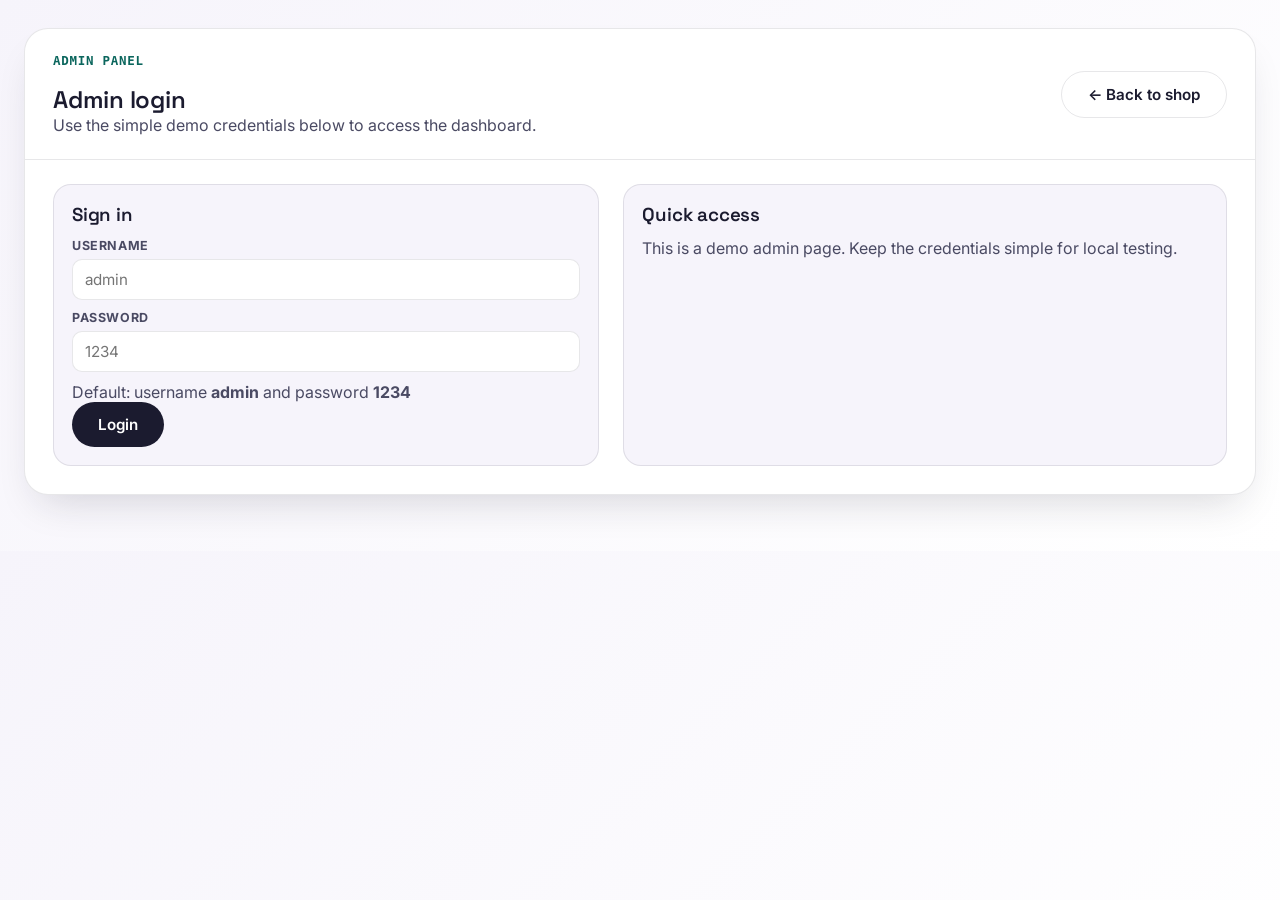
==== admin.html @ 65d4420b "Crate admin pannel" ====
<!DOCTYPE html>
<html lang="en">
<head>
  <meta charset="UTF-8" />
  <meta name="viewport" content="width=device-width, initial-scale=1.0" />
  <title>Shoppy Admin</title>
  <link rel="preconnect" href="https://fonts.googleapis.com">
  <link href="https://fonts.googleapis.com/css2?family=Space+Grotesk:wght@500;600;700&family=Inter:wght@400;500;600;700&display=swap" rel="stylesheet">
  <link rel="stylesheet" href="styles.css" />
  <style>
    body{ background:linear-gradient(135deg,#f6f4fb 0%,#ffffff 100%); }
    .admin-shell{ max-width:1280px; margin:0 auto; padding:28px 24px 56px; }
    .admin-card{ background:#fff; border:1px solid rgba(27,27,47,0.10); border-radius:24px; box-shadow:0 20px 40px -16px rgba(27,27,47,0.18); overflow:hidden; }
    .admin-header{ display:flex; justify-content:space-between; align-items:center; gap:12px; padding:24px 28px; border-bottom:1px solid rgba(27,27,47,0.10); }
    .admin-actions{ display:flex; gap:10px; flex-wrap:wrap; }
    .admin-grid{ display:grid; grid-template-columns:0.95fr 1.05fr; gap:24px; padding:24px 28px 28px; }
    .panel{ background:var(--paper); border:1px solid rgba(27,27,47,0.10); border-radius:18px; padding:18px; }
    .panel h3{ margin-bottom:12px; }
    .field{ display:flex; flex-direction:column; gap:6px; margin-bottom:10px; }
    .field span{ font-size:0.78rem; font-weight:700; text-transform:uppercase; color:var(--ink-soft); letter-spacing:0.05em; }
    .field input, .field select{ border:1px solid rgba(27,27,47,0.10); border-radius:10px; padding:10px 12px; font-size:0.95rem; }
    .field input:focus, .field select:focus{ outline:2.5px solid var(--teal); border-color:transparent; }
    .table-wrap{ overflow:auto; }
    table{ width:100%; border-collapse:collapse; min-width:620px; }
    th, td{ padding:10px 8px; border-bottom:1px solid rgba(27,27,47,0.10); text-align:left; font-size:0.9rem; }
    th{ color:var(--ink-soft); font-size:0.75rem; text-transform:uppercase; letter-spacing:0.05em; }
    .row-actions{ display:flex; gap:8px; flex-wrap:wrap; }
    .row-actions button{ padding:7px 10px; border-radius:999px; border:1px solid rgba(27,27,47,0.10); font-size:0.8rem; }
    .row-actions .edit{ color:var(--teal-dark); }
    .row-actions .delete{ color:var(--rani); }
    .pill{ display:inline-flex; align-items:center; gap:4px; padding:6px 10px; border-radius:999px; background:#fff; border:1px solid rgba(27,27,47,0.10); font-size:0.8rem; }
    .muted{ color:var(--ink-soft); }
    @media (max-width:920px){ .admin-grid{ grid-template-columns:1fr; } }
  </style>
</head>
<body>
  <div class="admin-shell">
    <div class="admin-card" id="loginCard">
      <div class="admin-header">
        <div>
          <p class="eyebrow">Admin panel</p>
          <h2>Admin login</h2>
          <p class="muted">Use the simple demo credentials below to access the dashboard.</p>
        </div>
        <div class="admin-actions">
          <a href="index.html" class="btn btn-ghost">← Back to shop</a>
        </div>
      </div>

      <div class="admin-grid">
        <div class="panel">
          <h3>Sign in</h3>
          <form id="loginForm">
            <div class="field">
              <span>Username</span>
              <input id="adminUsername" required placeholder="admin" />
            </div>
            <div class="field">
              <span>Password</span>
              <input id="adminPassword" type="password" required placeholder="1234" />
            </div>
            <p class="muted">Default: username <strong>admin</strong> and password <strong>1234</strong></p>
            <div class="admin-actions">
              <button type="submit" class="btn btn-primary">Login</button>
            </div>
          </form>
        </div>
        <div class="panel">
          <h3>Quick access</h3>
          <p class="muted">This is a demo admin page. Keep the credentials simple for local testing.</p>
        </div>
      </div>
    </div>

    <div class="admin-card" id="dashboardCard" hidden>
      <div class="admin-header">
        <div>
          <p class="eyebrow">Admin panel</p>
          <h2>Manage products</h2>
          <p class="muted">Create, edit, and remove products from the storefront.</p>
        </div>
        <div class="admin-actions">
          <button type="button" id="logoutBtn" class="btn btn-ghost">Logout</button>
          <a href="index.html" class="btn btn-ghost">← Back to shop</a>
        </div>
      </div>

      <div class="admin-grid">
        <div class="panel">
          <h3 id="formTitle">Add a new product</h3>
          <form id="productForm">
            <input type="hidden" id="productId" />
            <div class="field">
              <span>Name</span>
              <input id="productName" required placeholder="Product name" />
            </div>
            <div class="field">
              <span>Category</span>
              <select id="productCategory" required>
                <option value="Fashion">Fashion</option>
                <option value="Electronics">Electronics</option>
                <option value="Home">Home</option>
                <option value="Beauty">Beauty</option>
                <option value="Sports">Sports</option>
                <option value="Books">Books</option>
              </select>
            </div>
            <div class="field">
              <span>Price</span>
              <input id="productPrice" type="number" min="1" required placeholder="899" />
            </div>
            <div class="field">
              <span>MRP</span>
              <input id="productMrp" type="number" min="1" required placeholder="1799" />
            </div>
            <div class="field">
              <span>Emoji</span>
              <input id="productEmoji" maxlength="2" placeholder="👘" />
            </div>
            <div class="field">
              <span>Badge</span>
              <input id="productBadge" placeholder="Bestseller" />
            </div>
            <div class="field">
              <span>Rating</span>
              <input id="productRating" type="number" step="0.1" min="0" max="5" placeholder="4.5" />
            </div>
            <div class="field">
              <span>Reviews</span>
              <input id="productReviews" type="number" min="0" placeholder="312" />
            </div>
            <div class="admin-actions">
              <button type="submit" class="btn btn-primary">Save product</button>
              <button type="button" id="cancelEdit" class="btn btn-ghost">Cancel</button>
            </div>
          </form>
        </div>

        <div class="panel">
          <h3>Product list</h3>
          <div class="table-wrap">
            <table>
              <thead>
                <tr>
                  <th>Name</th>
                  <th>Category</th>
                  <th>Price</th>
                  <th>Actions</th>
                </tr>
              </thead>
              <tbody id="productTableBody"></tbody>
            </table>
          </div>
        </div>
      </div>
    </div>
  </div>

  <script>
    const PRODUCT_STORAGE_KEY = 'shoppy_products';
    const loginCard = document.getElementById('loginCard');
    const dashboardCard = document.getElementById('dashboardCard');
    const loginForm = document.getElementById('loginForm');
    const logoutBtn = document.getElementById('logoutBtn');
    const form = document.getElementById('productForm');
    const productIdField = document.getElementById('productId');
    const formTitle = document.getElementById('formTitle');
    const cancelEditBtn = document.getElementById('cancelEdit');
    const tableBody = document.getElementById('productTableBody');

    function loadProducts(){
      const saved = localStorage.getItem(PRODUCT_STORAGE_KEY);
      return saved ? JSON.parse(saved) : [];
    }

    function saveProducts(products){
      localStorage.setItem(PRODUCT_STORAGE_KEY, JSON.stringify(products));
    }

    function money(value){
      return '₹' + Number(value).toLocaleString('en-IN');
    }

    function toggleDashboard(showDashboard){
      loginCard.hidden = showDashboard;
      dashboardCard.hidden = !showDashboard;
    }

    function checkLogin(){
      const saved = sessionStorage.getItem('shoppy_admin_logged_in');
      toggleDashboard(saved === 'true');
    }

    loginForm.addEventListener('submit', (event) => {
      event.preventDefault();
      const username = document.getElementById('adminUsername').value.trim();
      const password = document.getElementById('adminPassword').value;
      if (username === 'admin' && password === '1234') {
        sessionStorage.setItem('shoppy_admin_logged_in', 'true');
        toggleDashboard(true);
      } else {
        alert('Wrong username or password. Try admin / 1234');
      }
    });

    logoutBtn.addEventListener('click', () => {
      sessionStorage.removeItem('shoppy_admin_logged_in');
      toggleDashboard(false);
    });

    function renderProducts(){
      const products = loadProducts();
      if (!products.length) {
        tableBody.innerHTML = '<tr><td colspan="4" class="muted">No products yet. Add one above.</td></tr>';
        return;
      }
      tableBody.innerHTML = products.map(product => `
        <tr>
          <td><strong>${product.name}</strong></td>
          <td><span class="pill">${product.cat}</span></td>
          <td>${money(product.price)}</td>
          <td>
            <div class="row-actions">
              <button class="edit" data-id="${product.id}" type="button">Edit</button>
              <button class="delete" data-id="${product.id}" type="button">Delete</button>
            </div>
          </td>
        </tr>
      `).join('');
    }

    function resetForm(){
      form.reset();
      productIdField.value = '';
      formTitle.textContent = 'Add a new product';
    }

    form.addEventListener('submit', (e) => {
      e.preventDefault();
      const products = loadProducts();
      const id = productIdField.value ? Number(productIdField.value) : Date.now();
      const product = {
        id,
        name: document.getElementById('productName').value.trim(),
        cat: document.getElementById('productCategory').value,
        price: Number(document.getElementById('productPrice').value),
        mrp: Number(document.getElementById('productMrp').value),
        emoji: document.getElementById('productEmoji').value.trim() || '🛍️',
        bg: 'linear-gradient(135deg,#F7E8D5,#EFC9A4)',
        badge: document.getElementById('productBadge').value.trim() || '',
        rating: Number(document.getElementById('productRating').value) || 4.3,
        reviews: Number(document.getElementById('productReviews').value) || 0,
      };

      const existingIndex = products.findIndex(item => item.id === id);
      if (existingIndex >= 0) {
        products[existingIndex] = product;
      } else {
        products.unshift(product);
      }

      saveProducts(products);
      renderProducts();
      resetForm();
      window.location.reload();
    });

    cancelEditBtn.addEventListener('click', resetForm);

    tableBody.addEventListener('click', (event) => {
      const deleteBtn = event.target.closest('.delete');
      const editBtn = event.target.closest('.edit');
      if (deleteBtn) {
        const id = Number(deleteBtn.dataset.id);
        const products = loadProducts().filter(product => product.id !== id);
        saveProducts(products);
        renderProducts();
        return;
      }
      if (editBtn) {
        const id = Number(editBtn.dataset.id);
        const product = loadProducts().find(item => item.id === id);
        if (!product) return;
        productIdField.value = product.id;
        document.getElementById('productName').value = product.name;
        document.getElementById('productCategory').value = product.cat;
        document.getElementById('productPrice').value = product.price;
        document.getElementById('productMrp').value = product.mrp;
        document.getElementById('productEmoji').value = product.emoji;
        document.getElementById('productBadge').value = product.badge || '';
        document.getElementById('productRating').value = product.rating;
        document.getElementById('productReviews').value = product.reviews;
        formTitle.textContent = 'Edit product';
      }
    });

    checkLogin();
    renderProducts();
  </script>
</body>
</html>
---- styles.css ----
/* ============================================
   SHOPPY — design tokens
   ============================================ */
:root{
  --ink:#1B1B2F;
  --ink-soft:#4A4A63;
  --paper:#F6F4FB;
  --card:#FFFFFF;
  --line:rgba(27,27,47,0.10);

  --marigold:#FFB100;
  --marigold-dark:#E09A00;
  --rani:#E0367B;
  --teal:#0F8478;
  --teal-dark:#0B665D;

  --radius-sm:8px;
  --radius-md:14px;
  --radius-lg:22px;

  --shadow-card:0 2px 4px rgba(27,27,47,0.04), 0 12px 24px -12px rgba(27,27,47,0.14);
  --shadow-pop:0 20px 40px -12px rgba(27,27,47,0.28);

  --font-display:'Space Grotesk', sans-serif;
  --font-body:'Inter', sans-serif;
  --font-mono:'JetBrains Mono', monospace;
}

*{box-sizing:border-box; margin:0; padding:0;}
html{scroll-behavior:smooth;}
body{
  font-family:var(--font-body);
  color:var(--ink);
  background:var(--paper);
  -webkit-font-smoothing:antialiased;
}
img{max-width:100%; display:block;}
ul{list-style:none;}
a{color:inherit; text-decoration:none;}
button{font-family:inherit; cursor:pointer; border:none; background:none; color:inherit;}
input{font-family:inherit;}

.wrap{
  max-width:1240px;
  margin:0 auto;
  padding:0 24px;
}

h1,h2,h3,h4{font-family:var(--font-display); font-weight:600; letter-spacing:-0.01em;}

:focus-visible{outline:2.5px solid var(--teal); outline-offset:2px;}

@media (prefers-reduced-motion: reduce){
  *{animation-duration:0.001ms !important; animation-iteration-count:1 !important; transition-duration:0.001ms !important; scroll-behavior:auto !important;}
}

/* ============================================
   BUTTONS
   ============================================ */
.btn{
  display:inline-flex;
  align-items:center;
  justify-content:center;
  gap:6px;
  padding:13px 26px;
  border-radius:999px;
  font-weight:600;
  font-size:0.95rem;
  transition:transform 0.15s ease, box-shadow 0.15s ease, background 0.15s ease;
}
.btn-primary{
  background:var(--ink);
  color:#fff;
}
.btn-primary:hover{ transform:translateY(-2px); box-shadow:0 10px 20px -6px rgba(27,27,47,0.4); }
.btn-ghost{
  background:transparent;
  color:var(--ink);
  border:1.5px solid var(--line);
}
.btn-ghost:hover{ border-color:var(--ink); }
.btn-block{ width:100%; }

/* ============================================
   HEADER
   ============================================ */
.site-header{
  position:sticky;
  top:0;
  z-index:50;
  background:var(--card);
  border-bottom:1px solid var(--line);
}
.header-top{
  background:var(--ink);
  color:#fff;
  font-size:0.78rem;
}
.header-top-inner{
  display:flex;
  justify-content:space-between;
  padding:8px 24px;
}
.header-top-right{ opacity:0.7; }

.header-main{
  display:grid;
  grid-template-columns:auto 1fr auto;
  align-items:center;
  gap:28px;
  padding:18px 24px;
}
.logo{
  font-family:var(--font-display);
  font-size:1.6rem;
  font-weight:700;
  white-space:nowrap;
}
.logo-dot{ color:var(--rani); }

.search-bar{
  display:flex;
  align-items:center;
  background:var(--paper);
  border:1.5px solid var(--line);
  border-radius:999px;
  padding:4px 6px 4px 18px;
  transition:border-color 0.15s ease;
}
.search-bar:focus-within{ border-color:var(--teal); }
.search-bar input{
  flex:1;
  border:none;
  background:transparent;
  padding:9px 8px;
  font-size:0.92rem;
  color:var(--ink);
}
.search-bar input:focus{ outline:none; }
.search-bar button{
  background:var(--ink);
  color:#fff;
  width:38px;
  height:38px;
  border-radius:50%;
  display:flex;
  align-items:center;
  justify-content:center;
  flex-shrink:0;
}

.header-actions{ display:flex; gap:10px; }
.icon-btn{
  position:relative;
  width:42px;
  height:42px;
  border-radius:50%;
  display:flex;
  align-items:center;
  justify-content:center;
  color:var(--ink);
  transition:background 0.15s ease;
}
.icon-btn:hover{ background:var(--paper); }
.badge{
  position:absolute;
  top:-2px; right:-2px;
  background:var(--rani);
  color:#fff;
  font-size:0.65rem;
  font-weight:700;
  min-width:17px;
  height:17px;
  border-radius:999px;
  display:flex;
  align-items:center;
  justify-content:center;
  padding:0 4px;
}

.category-nav{
  display:flex;
  gap:8px;
  overflow-x:auto;
  padding:0 24px 14px;
  scrollbar-width:none;
}
.category-nav::-webkit-scrollbar{ display:none; }
.chip{
  flex-shrink:0;
  padding:8px 18px;
  border-radius:999px;
  font-size:0.85rem;
  font-weight:600;
  border:1.5px solid var(--line);
  color:var(--ink-soft);
  transition:all 0.15s ease;
  white-space:nowrap;
}
.chip:hover{ border-color:var(--ink); color:var(--ink); }
.chip.active{
  background:var(--ink);
  border-color:var(--ink);
  color:#fff;
}

/* ============================================
   HERO
   ============================================ */
.hero{
  background:linear-gradient(180deg, #FBFAFE 0%, var(--paper) 100%);
  overflow:hidden;
}
.hero-inner{
  display:grid;
  grid-template-columns:1.1fr 0.9fr;
  gap:40px;
  align-items:center;
  padding:64px 24px 56px;
}
.eyebrow{
  font-family:var(--font-mono);
  font-size:0.78rem;
  font-weight:700;
  letter-spacing:0.06em;
  text-transform:uppercase;
  color:var(--teal-dark);
  margin-bottom:16px;
}
.eyebrow-light{ color:var(--marigold); }

.hero-copy h1{
  font-size:clamp(2.4rem, 4.5vw, 3.6rem);
  line-height:1.06;
  margin-bottom:22px;
}
.hero-copy h1 span{ color:var(--rani); font-style:italic; }
.hero-sub{
  font-size:1.05rem;
  color:var(--ink-soft);
  max-width:440px;
  margin-bottom:30px;
  line-height:1.55;
}
.hero-cta{ display:flex; gap:14px; flex-wrap:wrap; }

.hero-visual{
  position:relative;
  display:flex;
  align-items:center;
  justify-content:center;
  height:380px;
}
.hero-blob{
  width:300px; height:300px;
  border-radius:50% 50% 46% 54% / 54% 46% 54% 46%;
  background:linear-gradient(135deg, var(--marigold) 0%, var(--rani) 100%);
  display:flex;
  align-items:center;
  justify-content:center;
  font-size:6rem;
  animation:blob-float 7s ease-in-out infinite;
  box-shadow:var(--shadow-pop);
}
@keyframes blob-float{
  0%,100%{ transform:translateY(0) rotate(0deg); }
  50%{ transform:translateY(-16px) rotate(4deg); }
}
.tag-float{
  position:absolute;
  background:#fff;
  font-family:var(--font-mono);
  font-weight:700;
  padding:10px 16px;
  border-radius:999px;
  box-shadow:var(--shadow-card);
  font-size:0.9rem;
}
.tag1{ top:6%; left:2%; color:var(--rani); animation:drift 6s ease-in-out infinite; }
.tag2{ bottom:12%; left:0%; color:var(--teal-dark); animation:drift 6s ease-in-out infinite 1.4s; }
.tag3{ top:14%; right:0%; color:var(--marigold-dark); animation:drift 6s ease-in-out infinite 2.8s; }
@keyframes drift{
  0%,100%{ transform:translateY(0); }
  50%{ transform:translateY(-10px); }
}

.marquee{
  border-top:1px solid var(--line);
  border-bottom:1px solid var(--line);
  background:var(--ink);
  overflow:hidden;
  padding:14px 0;
}
.marquee-track{
  display:flex;
  width:max-content;
  animation:scroll-left 32s linear infinite;
}
.marquee-track span{
  font-family:var(--font-mono);
  font-size:0.85rem;
  font-weight:700;
  letter-spacing:0.04em;
  color:var(--marigold);
  padding-right:8px;
  white-space:nowrap;
}
@keyframes scroll-left{
  from{ transform:translateX(0); }
  to{ transform:translateX(-50%); }
}

/* ============================================
   DEAL BANNER
   ============================================ */
.deal{
  background:var(--ink);
  color:#fff;
  padding:56px 0;
}
.deal-inner{ text-align:center; }
.deal h2{ font-size:1.9rem; margin-bottom:26px; }
.countdown{
  display:flex;
  justify-content:center;
  gap:14px;
  margin-bottom:30px;
}
.countdown-unit{
  background:rgba(255,255,255,0.08);
  border:1px solid rgba(255,255,255,0.14);
  border-radius:var(--radius-md);
  padding:14px 20px;
  min-width:78px;
}
.countdown-unit span{
  display:block;
  font-family:var(--font-mono);
  font-size:1.8rem;
  font-weight:700;
  color:var(--marigold);
}
.countdown-unit small{
  font-size:0.7rem;
  text-transform:uppercase;
  letter-spacing:0.06em;
  color:rgba(255,255,255,0.6);
}

/* ============================================
   SHOP / PRODUCT GRID
   ============================================ */
.shop{ padding:72px 0; }
.shop-heading{
  display:flex;
  justify-content:space-between;
  align-items:baseline;
  margin-bottom:32px;
  flex-wrap:wrap;
  gap:8px;
}
.shop-heading h2{ font-size:1.9rem; }
.shop-heading p{ color:var(--ink-soft); font-size:0.9rem; }

.product-grid{
  display:grid;
  grid-template-columns:repeat(4, 1fr);
  gap:22px;
}

.product-card{
  background:var(--card);
  border-radius:var(--radius-lg);
  overflow:hidden;
  border:1px solid var(--line);
  transition:transform 0.2s ease, box-shadow 0.2s ease;
  display:flex;
  flex-direction:column;
}
.product-card:hover{
  transform:translateY(-5px);
  box-shadow:var(--shadow-card);
}

.product-media{
  position:relative;
  height:180px;
  display:flex;
  align-items:center;
  justify-content:center;
  font-size:3.6rem;
}
.product-badge{
  position:absolute;
  top:12px; left:12px;
  background:var(--ink);
  color:#fff;
  font-size:0.65rem;
  font-weight:700;
  text-transform:uppercase;
  letter-spacing:0.04em;
  padding:5px 10px;
  border-radius:999px;
}
.product-badge.sale{ background:var(--rani); }
.product-badge.new{ background:var(--teal-dark); }

.wish-btn{
  position:absolute;
  top:10px; right:10px;
  width:34px; height:34px;
  border-radius:50%;
  background:rgba(255,255,255,0.85);
  display:flex;
  align-items:center;
  justify-content:center;
  font-size:1rem;
  transition:transform 0.15s ease;
}
.wish-btn:hover{ transform:scale(1.12); }
.wish-btn.active{ color:var(--rani); }

.product-body{
  padding:16px 18px 18px;
  display:flex;
  flex-direction:column;
  gap:8px;
  flex:1;
}
.product-cat{
  font-family:var(--font-mono);
  font-size:0.68rem;
  text-transform:uppercase;
  letter-spacing:0.05em;
  color:var(--teal-dark);
}
.product-name{
  font-size:0.98rem;
  font-weight:600;
  line-height:1.3;
}
.product-rating{
  font-size:0.78rem;
  color:var(--ink-soft);
}
.product-rating strong{ color:var(--marigold-dark); }

.price-row{
  display:flex;
  align-items:baseline;
  gap:8px;
  margin-top:auto;
  padding-top:6px;
}
.price-now{
  font-family:var(--font-mono);
  font-weight:700;
  font-size:1.15rem;
}
.price-was{
  font-family:var(--font-mono);
  font-size:0.82rem;
  color:var(--ink-soft);
  text-decoration:line-through;
}
.price-off{
  font-family:var(--font-mono);
  font-size:0.72rem;
  font-weight:700;
  color:var(--rani);
}

.add-btn{
  margin-top:12px;
  width:100%;
  padding:10px;
  border-radius:var(--radius-sm);
  background:var(--paper);
  border:1.5px solid var(--ink);
  font-weight:700;
  font-size:0.85rem;
  transition:background 0.15s ease, color 0.15s ease;
}
.add-btn:hover{ background:var(--ink); color:#fff; }
.add-btn.added{ background:var(--teal-dark); border-color:var(--teal-dark); color:#fff; }

.empty-state{
  text-align:center;
  padding:60px 0;
  color:var(--ink-soft);
}

/* ============================================
   FEATURES
   ============================================ */
.features{ background:var(--card); border-top:1px solid var(--line); border-bottom:1px solid var(--line); padding:56px 0; }
.features-grid{
  display:grid;
  grid-template-columns:repeat(4, 1fr);
  gap:32px;
  text-align:center;
}
.feature-icon{ font-size:2rem; display:block; margin-bottom:12px; }
.feature h3{ font-size:1rem; margin-bottom:6px; }
.feature p{ font-size:0.85rem; color:var(--ink-soft); line-height:1.5; }

/* ============================================
   TESTIMONIALS
   ============================================ */
.testimonials{ padding:72px 0; text-align:center; }
.testimonials h2{ font-size:1.9rem; margin-bottom:36px; }
.testimonial-grid{
  display:grid;
  grid-template-columns:repeat(3, 1fr);
  gap:22px;
  text-align:left;
}
.testimonial-card{
  background:var(--card);
  border:1px solid var(--line);
  border-radius:var(--radius-md);
  padding:24px;
}
.testimonial-card p{ font-size:0.95rem; line-height:1.6; margin-bottom:16px; }
.testimonial-card span{ font-size:0.82rem; color:var(--ink-soft); font-weight:600; }

/* ============================================
   NEWSLETTER
   ============================================ */
.newsletter{ background:var(--ink); color:#fff; padding:56px 0; }
.newsletter-inner{
  display:flex;
  justify-content:space-between;
  align-items:center;
  flex-wrap:wrap;
  gap:24px;
}
.newsletter h2{ font-size:1.5rem; margin-bottom:6px; }
.newsletter p{ color:rgba(255,255,255,0.7); font-size:0.9rem; }
#newsletterForm{ display:flex; gap:10px; }
#newsletterForm input{
  padding:12px 18px;
  border-radius:999px;
  border:none;
  min-width:240px;
  font-size:0.9rem;
}
#newsletterForm input:focus{ outline:2.5px solid var(--marigold); }

/* ============================================
   FOOTER
   ============================================ */
.site-footer{ background:#12121F; color:rgba(255,255,255,0.75); padding:56px 0 0; }
.footer-grid{
  display:grid;
  grid-template-columns:1.4fr 1fr 1fr 1fr;
  gap:32px;
  padding-bottom:40px;
}
.footer-brand .logo{ color:#fff; }
.footer-brand p{ margin-top:10px; font-size:0.85rem; line-height:1.6; max-width:280px; }
.site-footer h4{ color:#fff; font-size:0.9rem; margin-bottom:14px; }
.site-footer ul li{ font-size:0.85rem; padding:5px 0; opacity:0.8; }
.footer-bottom{
  border-top:1px solid rgba(255,255,255,0.1);
  padding:20px 24px;
  text-align:center;
  font-size:0.78rem;
  opacity:0.6;
}

/* ============================================
   CART DRAWER
   ============================================ */
.overlay{
  position:fixed; inset:0;
  background:rgba(27,27,47,0.5);
  opacity:0;
  pointer-events:none;
  transition:opacity 0.25s ease;
  z-index:90;
}
.overlay.show{ opacity:1; pointer-events:auto; }

.cart-drawer{
  position:fixed;
  top:0; right:0;
  width:400px;
  max-width:92vw;
  height:100vh;
  background:var(--card);
  z-index:100;
  display:flex;
  flex-direction:column;
  transform:translateX(100%);
  transition:transform 0.3s ease;
  box-shadow:var(--shadow-pop);
}
.cart-drawer.open{ transform:translateX(0); }

.cart-header{
  display:flex;
  justify-content:space-between;
  align-items:center;
  padding:20px 22px;
  border-bottom:1px solid var(--line);
}
.cart-header button{ font-size:1.2rem; }

.cart-items{
  flex:1;
  overflow-y:auto;
  padding:14px 22px;
  display:flex;
  flex-direction:column;
  gap:16px;
}
.cart-empty{ text-align:center; color:var(--ink-soft); padding:60px 0; font-size:0.9rem; }

.cart-item{
  display:grid;
  grid-template-columns:56px 1fr auto;
  gap:12px;
  align-items:center;
}
.cart-item-media{
  width:56px; height:56px;
  border-radius:var(--radius-sm);
  display:flex;
  align-items:center;
  justify-content:center;
  font-size:1.6rem;
}
.cart-item-name{ font-size:0.88rem; font-weight:600; margin-bottom:4px; }
.cart-item-price{ font-family:var(--font-mono); font-size:0.82rem; color:var(--ink-soft); }
.qty-control{
  display:flex;
  align-items:center;
  gap:8px;
  margin-top:6px;
}
.qty-control button{
  width:22px; height:22px;
  border:1px solid var(--line);
  border-radius:6px;
  font-size:0.85rem;
  display:flex;
  align-items:center;
  justify-content:center;
}
.qty-control span{ font-family:var(--font-mono); font-size:0.85rem; min-width:14px; text-align:center; }
.remove-btn{ font-size:0.75rem; color:var(--rani); font-weight:600; }

.cart-footer{
  border-top:1px solid var(--line);
  padding:20px 22px 26px;
}
.cart-row{
  display:flex;
  justify-content:space-between;
  font-size:0.9rem;
  color:var(--ink-soft);
  margin-bottom:8px;
}
.cart-total{
  font-size:1.05rem;
  font-weight:700;
  color:var(--ink);
  font-family:var(--font-mono);
  margin-bottom:16px;
}

/* ============================================
   CHECKOUT FORM
   ============================================ */
.checkout-panel{
  border:1px solid var(--line);
  border-radius:var(--radius-md);
  padding:14px;
  background:var(--paper);
  display:flex;
  flex-direction:column;
  gap:12px;
  margin-bottom:14px;
}
.checkout-panel h4{
  font-size:0.95rem;
  margin-bottom:2px;
}
.field{ display:flex; flex-direction:column; gap:6px; }
.field span{
  font-size:0.78rem;
  font-weight:700;
  color:var(--ink-soft);
  text-transform:uppercase;
  letter-spacing:0.05em;
}
.field input,
.field textarea{
  border:1px solid var(--line);
  border-radius:10px;
  padding:10px 12px;
  font-size:0.9rem;
  background:#fff;
}
.field input:focus,
.field textarea:focus{
  outline:2.5px solid var(--teal);
  border-color:transparent;
}
.field-grid{
  display:grid;
  grid-template-columns:1fr 1fr;
  gap:10px;
}
.payment-methods{ display:flex; flex-direction:column; gap:8px; }
.payment-methods > span{
  font-size:0.78rem;
  font-weight:700;
  color:var(--ink-soft);
  text-transform:uppercase;
  letter-spacing:0.05em;
}
.payment-option{
  display:flex;
  align-items:center;
  gap:8px;
  padding:8px 10px;
  border:1px solid var(--line);
  border-radius:10px;
  background:#fff;
  font-size:0.9rem;
}
.payment-option input{ accent-color:var(--teal); }
.payment-details{
  padding:10px 12px;
  border-radius:10px;
  background:#fff;
  border:1px dashed var(--line);
}
.payment-hint{ font-size:0.84rem; color:var(--ink-soft); }
.payment-details .field{ margin-top:8px; }

/* ============================================
   TOAST
   ============================================ */
.toast{
  position:fixed;
  bottom:26px;
  left:50%;
  transform:translateX(-50%) translateY(20px);
  background:var(--ink);
  color:#fff;
  padding:13px 24px;
  border-radius:999px;
  font-size:0.88rem;
  font-weight:600;
  opacity:0;
  pointer-events:none;
  transition:all 0.25s ease;
  z-index:200;
  white-space:nowrap;
}
.toast.show{
  opacity:1;
  transform:translateX(-50%) translateY(0);
}

/* ============================================
   RESPONSIVE
   ============================================ */
@media (max-width:1024px){
  .product-grid{ grid-template-columns:repeat(3, 1fr); }
  .features-grid{ grid-template-columns:repeat(2, 1fr); gap:28px; }
  .testimonial-grid{ grid-template-columns:1fr; }
  .footer-grid{ grid-template-columns:1fr 1fr; }
}

@media (max-width:860px){
  .header-main{ grid-template-columns:auto auto; }
  .search-bar{ grid-column:1 / -1; order:3; margin-top:10px; }
  .hero-inner{ grid-template-columns:1fr; padding-top:40px; }
  .hero-visual{ height:280px; order:-1; }
  .header-top-right{ display:none; }
}

@media (max-width:640px){
  .product-grid{ grid-template-columns:repeat(2, 1fr); gap:14px; }
  .newsletter-inner{ flex-direction:column; align-items:flex-start; }
  #newsletterForm{ width:100%; }
  #newsletterForm input{ flex:1; min-width:0; }
  .countdown-unit{ min-width:64px; padding:12px 14px; }
}

@media (max-width:420px){
  .product-grid{ grid-template-columns:1fr 1fr; }
  .cart-drawer{ width:100vw; }
}
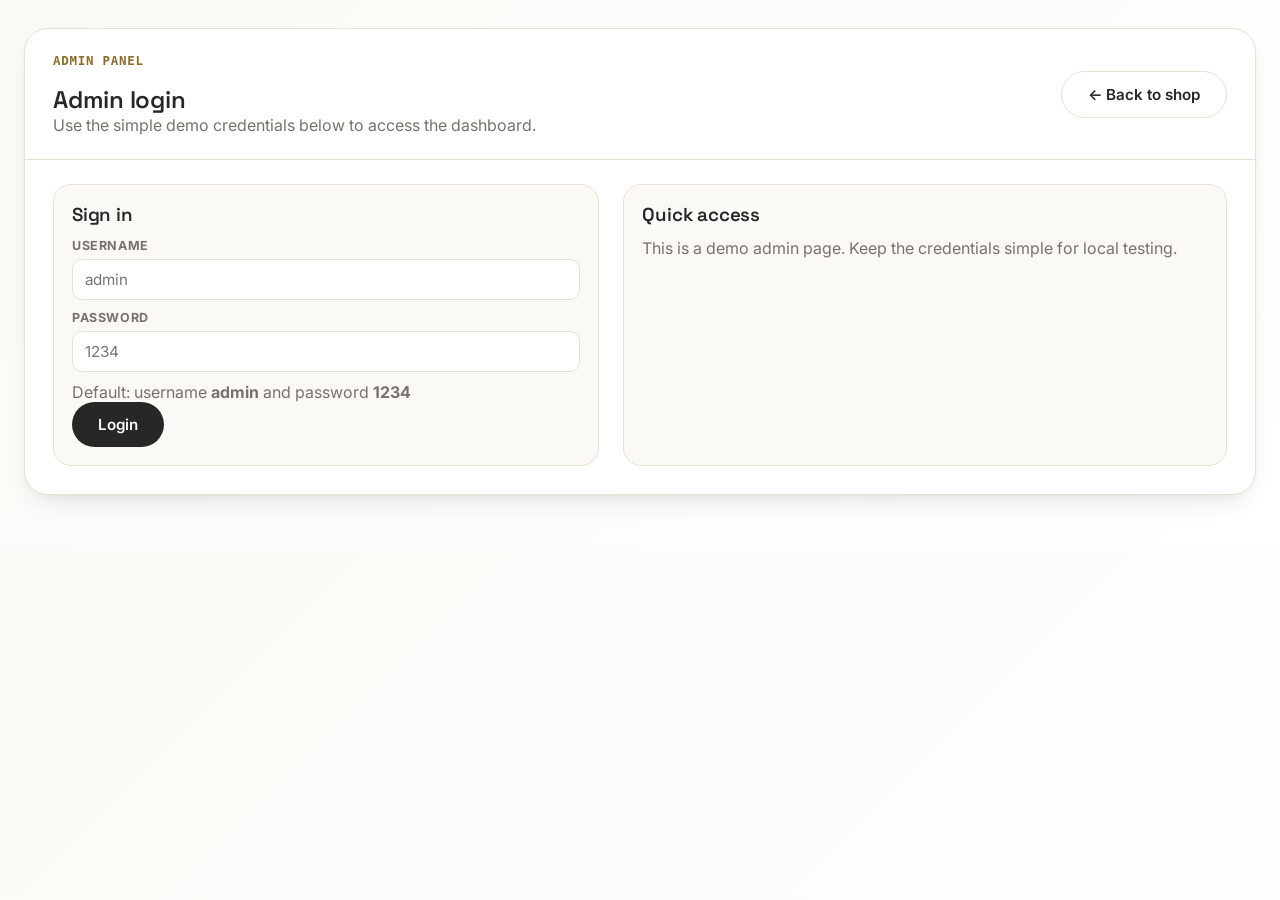
==== commit a0556bbd: "UI/UX update" ====
--- a/admin.html
+++ b/admin.html
@@ -8,29 +8,31 @@
   <link href="https://fonts.googleapis.com/css2?family=Space+Grotesk:wght@500;600;700&family=Inter:wght@400;500;600;700&display=swap" rel="stylesheet">
   <link rel="stylesheet" href="styles.css" />
   <style>
-    body{ background:linear-gradient(135deg,#f6f4fb 0%,#ffffff 100%); }
+    body{ background:linear-gradient(135deg,var(--paper) 0%,#ffffff 100%); }
     .admin-shell{ max-width:1280px; margin:0 auto; padding:28px 24px 56px; }
-    .admin-card{ background:#fff; border:1px solid rgba(27,27,47,0.10); border-radius:24px; box-shadow:0 20px 40px -16px rgba(27,27,47,0.18); overflow:hidden; }
-    .admin-header{ display:flex; justify-content:space-between; align-items:center; gap:12px; padding:24px 28px; border-bottom:1px solid rgba(27,27,47,0.10); }
+    .admin-card{ background:var(--card); border:1px solid var(--line); border-radius:24px; box-shadow:var(--shadow-card); overflow:hidden; }
+    .admin-header{ display:flex; justify-content:space-between; align-items:center; gap:12px; padding:24px 28px; border-bottom:1px solid var(--line); }
     .admin-actions{ display:flex; gap:10px; flex-wrap:wrap; }
     .admin-grid{ display:grid; grid-template-columns:0.95fr 1.05fr; gap:24px; padding:24px 28px 28px; }
-    .panel{ background:var(--paper); border:1px solid rgba(27,27,47,0.10); border-radius:18px; padding:18px; }
+    .panel{ background:var(--paper); border:1px solid var(--line); border-radius:18px; padding:18px; }
     .panel h3{ margin-bottom:12px; }
     .field{ display:flex; flex-direction:column; gap:6px; margin-bottom:10px; }
     .field span{ font-size:0.78rem; font-weight:700; text-transform:uppercase; color:var(--ink-soft); letter-spacing:0.05em; }
-    .field input, .field select{ border:1px solid rgba(27,27,47,0.10); border-radius:10px; padding:10px 12px; font-size:0.95rem; }
-    .field input:focus, .field select:focus{ outline:2.5px solid var(--teal); border-color:transparent; }
+    .field input, .field select{ border:1px solid var(--line); border-radius:10px; padding:10px 12px; font-size:0.95rem; background:var(--card); }
+    .field input:focus, .field select:focus{ outline:2.5px solid var(--accent); border-color:transparent; }
     .table-wrap{ overflow:auto; }
     table{ width:100%; border-collapse:collapse; min-width:620px; }
-    th, td{ padding:10px 8px; border-bottom:1px solid rgba(27,27,47,0.10); text-align:left; font-size:0.9rem; }
+    th, td{ padding:10px 8px; border-bottom:1px solid var(--line); text-align:left; font-size:0.9rem; }
     th{ color:var(--ink-soft); font-size:0.75rem; text-transform:uppercase; letter-spacing:0.05em; }
     .row-actions{ display:flex; gap:8px; flex-wrap:wrap; }
-    .row-actions button{ padding:7px 10px; border-radius:999px; border:1px solid rgba(27,27,47,0.10); font-size:0.8rem; }
-    .row-actions .edit{ color:var(--teal-dark); }
-    .row-actions .delete{ color:var(--rani); }
-    .pill{ display:inline-flex; align-items:center; gap:4px; padding:6px 10px; border-radius:999px; background:#fff; border:1px solid rgba(27,27,47,0.10); font-size:0.8rem; }
+    .row-actions button{ padding:7px 10px; border-radius:999px; border:1px solid var(--line); font-size:0.8rem; }
+    .row-actions .edit{ color:var(--accent-strong); }
+    .row-actions .delete{ color:var(--accent); }
+    .pill{ display:inline-flex; align-items:center; gap:4px; padding:6px 10px; border-radius:999px; background:var(--card); border:1px solid var(--line); font-size:0.8rem; }
     .muted{ color:var(--ink-soft); }
+    .coupon-list-wrap{ margin-top:14px; }
     @media (max-width:920px){ .admin-grid{ grid-template-columns:1fr; } }
+    @media (max-width:640px){ .admin-shell{ padding:18px 14px 40px; } .admin-header{ flex-direction:column; align-items:flex-start; } .admin-actions{ width:100%; } .admin-actions .btn{ flex:1; justify-content:center; } }
   </style>
 </head>
 <body>
@@ -150,6 +152,42 @@
               </thead>
               <tbody id="productTableBody"></tbody>
             </table>
+          </div>
+
+          <div class="coupon-list-wrap">
+            <h3>Generate coupon</h3>
+            <form id="couponForm">
+              <div class="field">
+                <span>Coupon code</span>
+                <input id="couponCode" required placeholder="SAVE10" />
+              </div>
+              <div class="field">
+                <span>Discount %</span>
+                <input id="couponDiscount" type="number" min="1" max="70" required placeholder="10" />
+              </div>
+              <div class="field">
+                <span>Expires on</span>
+                <input id="couponExpires" type="date" />
+              </div>
+              <div class="admin-actions">
+                <button type="submit" class="btn btn-primary">Create coupon</button>
+                <button type="button" id="couponReset" class="btn btn-ghost">Reset</button>
+              </div>
+            </form>
+            <div class="table-wrap" style="margin-top:12px;">
+              <table>
+                <thead>
+                  <tr>
+                    <th>Code</th>
+                    <th>Discount</th>
+                    <th>Expires</th>
+                    <th>Status</th>
+                    <th>Actions</th>
+                  </tr>
+                </thead>
+                <tbody id="couponTableBody"></tbody>
+              </table>
+            </div>
           </div>
         </div>
       </div>
--- a/styles.css
+++ b/styles.css
@@ -2,24 +2,22 @@
    SHOPPY — design tokens
    ============================================ */
 :root{
-  --ink:#1B1B2F;
-  --ink-soft:#4A4A63;
-  --paper:#F6F4FB;
+  --ink:#292725;
+  --ink-soft:#77736C;
+  --paper:#FAF9F5;
   --card:#FFFFFF;
-  --line:rgba(27,27,47,0.10);
-
-  --marigold:#FFB100;
-  --marigold-dark:#E09A00;
-  --rani:#E0367B;
-  --teal:#0F8478;
-  --teal-dark:#0B665D;
+  --line:#E7E1D5;
+  --surface:#F4EFE5;
+  --accent:#B08A3E;
+  --accent-soft:#D8C49A;
+  --accent-strong:#8C6C2B;
 
   --radius-sm:8px;
   --radius-md:14px;
   --radius-lg:22px;
 
-  --shadow-card:0 2px 4px rgba(27,27,47,0.04), 0 12px 24px -12px rgba(27,27,47,0.14);
-  --shadow-pop:0 20px 40px -12px rgba(27,27,47,0.28);
+  --shadow-card:0 2px 4px rgba(41,39,37,0.04), 0 14px 28px -14px rgba(41,39,37,0.16);
+  --shadow-pop:0 20px 42px -18px rgba(41,39,37,0.24);
 
   --font-display:'Space Grotesk', sans-serif;
   --font-body:'Inter', sans-serif;
@@ -48,7 +46,7 @@
 
 h1,h2,h3,h4{font-family:var(--font-display); font-weight:600; letter-spacing:-0.01em;}
 
-:focus-visible{outline:2.5px solid var(--teal); outline-offset:2px;}
+:focus-visible{outline:2.5px solid var(--accent); outline-offset:2px;}
 
 @media (prefers-reduced-motion: reduce){
   *{animation-duration:0.001ms !important; animation-iteration-count:1 !important; transition-duration:0.001ms !important; scroll-behavior:auto !important;}
@@ -70,15 +68,15 @@
 }
 .btn-primary{
   background:var(--ink);
-  color:#fff;
-}
-.btn-primary:hover{ transform:translateY(-2px); box-shadow:0 10px 20px -6px rgba(27,27,47,0.4); }
+  color:var(--paper);
+}
+.btn-primary:hover{ transform:translateY(-2px); box-shadow:0 10px 20px -8px rgba(41,39,37,0.24); }
 .btn-ghost{
-  background:transparent;
+  background:var(--card);
   color:var(--ink);
   border:1.5px solid var(--line);
 }
-.btn-ghost:hover{ border-color:var(--ink); }
+.btn-ghost:hover{ border-color:var(--accent); background:var(--surface); }
 .btn-block{ width:100%; }
 
 /* ============================================
@@ -92,81 +90,112 @@
   border-bottom:1px solid var(--line);
 }
 .header-top{
-  background:var(--ink);
-  color:#fff;
+  background:var(--paper);
+  color:var(--ink-soft);
   font-size:0.78rem;
+  border-bottom:1px solid var(--line);
 }
 .header-top-inner{
   display:flex;
   justify-content:space-between;
-  padding:8px 24px;
-}
-.header-top-right{ opacity:0.7; }
+  padding:6px 24px;
+}
+.header-top-right{ opacity:0.8; }
 
 .header-main{
-  display:grid;
-  grid-template-columns:auto 1fr auto;
-  align-items:center;
-  gap:28px;
-  padding:18px 24px;
+  display:flex;
+  align-items:center;
+  gap:16px;
+  padding:12px 24px;
+  flex-wrap:nowrap;
 }
 .logo{
   font-family:var(--font-display);
-  font-size:1.6rem;
+  font-size:1.3rem;
   font-weight:700;
   white-space:nowrap;
-}
-.logo-dot{ color:var(--rani); }
-
-.search-bar{
-  display:flex;
-  align-items:center;
+  flex:0 0 auto;
+}
+.logo-dot{ color:var(--accent); }
+
+.search-compact{
+  display:flex;
+  align-items:center;
+  gap:10px;
   background:var(--paper);
-  border:1.5px solid var(--line);
+  border:1px solid var(--line);
+  padding:8px 10px;
+  min-width:200px;
+  max-width:360px;
   border-radius:999px;
-  padding:4px 6px 4px 18px;
-  transition:border-color 0.15s ease;
-}
-.search-bar:focus-within{ border-color:var(--teal); }
-.search-bar input{
-  flex:1;
+}
+.search-compact .search-icon{ color:var(--ink-soft); flex-shrink:0; }
+.search-compact input{
   border:none;
   background:transparent;
-  padding:9px 8px;
-  font-size:0.92rem;
+  padding:6px 6px;
+  font-size:0.95rem;
   color:var(--ink);
-}
-.search-bar input:focus{ outline:none; }
+  width:100%;
+}
+.search-compact input::placeholder{ color:var(--ink-soft); }
+.search-compact input:focus{ outline:none; }
 .search-bar button{
   background:var(--ink);
-  color:#fff;
+  color:var(--paper);
+  width:34px;
+  height:34px;
+  border-radius:50%;
+  display:flex;
+  align-items:center;
+  justify-content:center;
+  flex-shrink:0;
+}
+
+.header-actions{ display:flex; gap:8px; align-items:center; margin-left:12px; flex:0 0 auto; }
+.login-menu{ position:relative; }
+.login-trigger{ border:1.5px solid var(--line); background:var(--card); }
+.login-dropdown{
+  position:absolute;
+  top:calc(100% + 10px);
+  right:0;
+  display:none;
+  flex-direction:column;
+  min-width:180px;
+  background:var(--card);
+  border:1px solid var(--line);
+  border-radius:14px;
+  box-shadow:var(--shadow-card);
+  overflow:hidden;
+  z-index:120;
+}
+.login-menu:hover .login-dropdown,
+.login-menu:focus-within .login-dropdown,
+.login-dropdown.show{ display:flex; }
+.login-option{
+  padding:12px 14px;
+  font-size:0.9rem;
+  color:var(--ink);
+  transition:background 0.15s ease;
+}
+.login-option:hover{ background:var(--surface); }
+.icon-btn{
+  position:relative;
   width:38px;
   height:38px;
   border-radius:50%;
   display:flex;
   align-items:center;
   justify-content:center;
-  flex-shrink:0;
-}
-
-.header-actions{ display:flex; gap:10px; }
-.icon-btn{
-  position:relative;
-  width:42px;
-  height:42px;
-  border-radius:50%;
-  display:flex;
-  align-items:center;
-  justify-content:center;
   color:var(--ink);
   transition:background 0.15s ease;
 }
-.icon-btn:hover{ background:var(--paper); }
+.icon-btn:hover{ background:var(--surface); }
 .badge{
   position:absolute;
   top:-2px; right:-2px;
-  background:var(--rani);
-  color:#fff;
+  background:var(--accent);
+  color:var(--card);
   font-size:0.65rem;
   font-weight:700;
   min-width:17px;
@@ -182,7 +211,7 @@
   display:flex;
   gap:8px;
   overflow-x:auto;
-  padding:0 24px 14px;
+  padding:0 24px 10px;
   scrollbar-width:none;
 }
 .category-nav::-webkit-scrollbar{ display:none; }
@@ -197,18 +226,18 @@
   transition:all 0.15s ease;
   white-space:nowrap;
 }
-.chip:hover{ border-color:var(--ink); color:var(--ink); }
+.chip:hover{ border-color:var(--accent); color:var(--ink); background:var(--surface); }
 .chip.active{
   background:var(--ink);
   border-color:var(--ink);
-  color:#fff;
+  color:var(--paper);
 }
 
 /* ============================================
    HERO
    ============================================ */
 .hero{
-  background:linear-gradient(180deg, #FBFAFE 0%, var(--paper) 100%);
+  background:linear-gradient(180deg, var(--surface) 0%, var(--paper) 100%);
   overflow:hidden;
 }
 .hero-inner{
@@ -224,17 +253,17 @@
   font-weight:700;
   letter-spacing:0.06em;
   text-transform:uppercase;
-  color:var(--teal-dark);
+  color:var(--accent-strong);
   margin-bottom:16px;
 }
-.eyebrow-light{ color:var(--marigold); }
+.eyebrow-light{ color:var(--accent); }
 
 .hero-copy h1{
   font-size:clamp(2.4rem, 4.5vw, 3.6rem);
   line-height:1.06;
   margin-bottom:22px;
 }
-.hero-copy h1 span{ color:var(--rani); font-style:italic; }
+.hero-copy h1 span{ color:var(--accent); font-style:italic; }
 .hero-sub{
   font-size:1.05rem;
   color:var(--ink-soft);
@@ -254,7 +283,7 @@
 .hero-blob{
   width:300px; height:300px;
   border-radius:50% 50% 46% 54% / 54% 46% 54% 46%;
-  background:linear-gradient(135deg, var(--marigold) 0%, var(--rani) 100%);
+  background:linear-gradient(135deg, var(--accent-soft) 0%, var(--surface) 100%);
   display:flex;
   align-items:center;
   justify-content:center;
@@ -268,7 +297,7 @@
 }
 .tag-float{
   position:absolute;
-  background:#fff;
+  background:var(--card);
   font-family:var(--font-mono);
   font-weight:700;
   padding:10px 16px;
@@ -276,9 +305,9 @@
   box-shadow:var(--shadow-card);
   font-size:0.9rem;
 }
-.tag1{ top:6%; left:2%; color:var(--rani); animation:drift 6s ease-in-out infinite; }
-.tag2{ bottom:12%; left:0%; color:var(--teal-dark); animation:drift 6s ease-in-out infinite 1.4s; }
-.tag3{ top:14%; right:0%; color:var(--marigold-dark); animation:drift 6s ease-in-out infinite 2.8s; }
+.tag1{ top:6%; left:2%; color:var(--accent); animation:drift 6s ease-in-out infinite; }
+.tag2{ bottom:12%; left:0%; color:var(--ink); animation:drift 6s ease-in-out infinite 1.4s; }
+.tag3{ top:14%; right:0%; color:var(--accent-strong); animation:drift 6s ease-in-out infinite 2.8s; }
 @keyframes drift{
   0%,100%{ transform:translateY(0); }
   50%{ transform:translateY(-10px); }
@@ -301,7 +330,7 @@
   font-size:0.85rem;
   font-weight:700;
   letter-spacing:0.04em;
-  color:var(--marigold);
+  color:var(--accent);
   padding-right:8px;
   white-space:nowrap;
 }
@@ -315,7 +344,7 @@
    ============================================ */
 .deal{
   background:var(--ink);
-  color:#fff;
+  color:var(--paper);
   padding:56px 0;
 }
 .deal-inner{ text-align:center; }
@@ -338,13 +367,13 @@
   font-family:var(--font-mono);
   font-size:1.8rem;
   font-weight:700;
-  color:var(--marigold);
+  color:var(--accent-soft);
 }
 .countdown-unit small{
   font-size:0.7rem;
   text-transform:uppercase;
   letter-spacing:0.06em;
-  color:rgba(255,255,255,0.6);
+  color:rgba(250,249,245,0.7);
 }
 
 /* ============================================
@@ -402,15 +431,16 @@
   padding:5px 10px;
   border-radius:999px;
 }
-.product-badge.sale{ background:var(--rani); }
-.product-badge.new{ background:var(--teal-dark); }
+.product-badge.sale{ background:var(--accent); }
+.product-badge.new{ background:var(--accent-soft); color:var(--ink); }
 
 .wish-btn{
   position:absolute;
   top:10px; right:10px;
   width:34px; height:34px;
   border-radius:50%;
-  background:rgba(255,255,255,0.85);
+  background:rgba(255,255,255,0.9);
+  border:1px solid var(--line);
   display:flex;
   align-items:center;
   justify-content:center;
@@ -418,7 +448,7 @@
   transition:transform 0.15s ease;
 }
 .wish-btn:hover{ transform:scale(1.12); }
-.wish-btn.active{ color:var(--rani); }
+.wish-btn.active{ color:var(--accent); }
 
 .product-body{
   padding:16px 18px 18px;
@@ -432,7 +462,7 @@
   font-size:0.68rem;
   text-transform:uppercase;
   letter-spacing:0.05em;
-  color:var(--teal-dark);
+  color:var(--accent-strong);
 }
 .product-name{
   font-size:0.98rem;
@@ -443,7 +473,7 @@
   font-size:0.78rem;
   color:var(--ink-soft);
 }
-.product-rating strong{ color:var(--marigold-dark); }
+.product-rating strong{ color:var(--accent); }
 
 .price-row{
   display:flex;
@@ -467,7 +497,7 @@
   font-family:var(--font-mono);
   font-size:0.72rem;
   font-weight:700;
-  color:var(--rani);
+  color:var(--accent);
 }
 
 .add-btn{
@@ -476,13 +506,13 @@
   padding:10px;
   border-radius:var(--radius-sm);
   background:var(--paper);
-  border:1.5px solid var(--ink);
+  border:1.5px solid var(--line);
   font-weight:700;
   font-size:0.85rem;
   transition:background 0.15s ease, color 0.15s ease;
 }
-.add-btn:hover{ background:var(--ink); color:#fff; }
-.add-btn.added{ background:var(--teal-dark); border-color:var(--teal-dark); color:#fff; }
+.add-btn:hover{ background:var(--ink); color:var(--paper); }
+.add-btn.added{ background:var(--accent); border-color:var(--accent); color:var(--paper); }
 
 .empty-state{
   text-align:center;
@@ -500,7 +530,7 @@
   gap:32px;
   text-align:center;
 }
-.feature-icon{ font-size:2rem; display:block; margin-bottom:12px; }
+.feature-icon{ font-size:2rem; display:block; margin-bottom:12px; color:var(--accent); }
 .feature h3{ font-size:1rem; margin-bottom:6px; }
 .feature p{ font-size:0.85rem; color:var(--ink-soft); line-height:1.5; }
 
@@ -527,7 +557,7 @@
 /* ============================================
    NEWSLETTER
    ============================================ */
-.newsletter{ background:var(--ink); color:#fff; padding:56px 0; }
+.newsletter{ background:linear-gradient(135deg, var(--surface) 0%, var(--paper) 100%); color:var(--ink); padding:56px 0; border-top:1px solid var(--line); border-bottom:1px solid var(--line); }
 .newsletter-inner{
   display:flex;
   justify-content:space-between;
@@ -536,37 +566,38 @@
   gap:24px;
 }
 .newsletter h2{ font-size:1.5rem; margin-bottom:6px; }
-.newsletter p{ color:rgba(255,255,255,0.7); font-size:0.9rem; }
+.newsletter p{ color:var(--ink-soft); font-size:0.9rem; }
 #newsletterForm{ display:flex; gap:10px; }
 #newsletterForm input{
   padding:12px 18px;
   border-radius:999px;
-  border:none;
+  border:1px solid var(--line);
   min-width:240px;
   font-size:0.9rem;
-}
-#newsletterForm input:focus{ outline:2.5px solid var(--marigold); }
+  background:var(--card);
+}
+#newsletterForm input:focus{ outline:2.5px solid var(--accent); }
 
 /* ============================================
    FOOTER
    ============================================ */
-.site-footer{ background:#12121F; color:rgba(255,255,255,0.75); padding:56px 0 0; }
+.site-footer{ background:var(--ink); color:rgba(250,249,245,0.78); padding:56px 0 0; }
 .footer-grid{
   display:grid;
   grid-template-columns:1.4fr 1fr 1fr 1fr;
   gap:32px;
   padding-bottom:40px;
 }
-.footer-brand .logo{ color:#fff; }
+.footer-brand .logo{ color:var(--paper); }
 .footer-brand p{ margin-top:10px; font-size:0.85rem; line-height:1.6; max-width:280px; }
-.site-footer h4{ color:#fff; font-size:0.9rem; margin-bottom:14px; }
+.site-footer h4{ color:var(--paper); font-size:0.9rem; margin-bottom:14px; }
 .site-footer ul li{ font-size:0.85rem; padding:5px 0; opacity:0.8; }
 .footer-bottom{
-  border-top:1px solid rgba(255,255,255,0.1);
+  border-top:1px solid rgba(250,249,245,0.12);
   padding:20px 24px;
   text-align:center;
   font-size:0.78rem;
-  opacity:0.6;
+  opacity:0.7;
 }
 
 /* ============================================
@@ -574,7 +605,7 @@
    ============================================ */
 .overlay{
   position:fixed; inset:0;
-  background:rgba(27,27,47,0.5);
+  background:rgba(41,39,37,0.45);
   opacity:0;
   pointer-events:none;
   transition:opacity 0.25s ease;
@@ -595,17 +626,9 @@
   transform:translateX(100%);
   transition:transform 0.3s ease;
   box-shadow:var(--shadow-pop);
+  overscroll-behavior:block;
 }
 .cart-drawer.open{ transform:translateX(0); }
-
-.cart-header{
-  display:flex;
-  justify-content:space-between;
-  align-items:center;
-  padding:20px 22px;
-  border-bottom:1px solid var(--line);
-}
-.cart-header button{ font-size:1.2rem; }
 
 .cart-items{
   flex:1;
@@ -614,6 +637,25 @@
   display:flex;
   flex-direction:column;
   gap:16px;
+  overscroll-behavior:contain;
+}
+
+.cart-header{
+  display:flex;
+  justify-content:space-between;
+  align-items:center;
+  padding:20px 22px;
+  border-bottom:1px solid var(--line);
+}
+.cart-header button{ font-size:1.2rem; }
+
+.cart-items{
+  flex:1;
+  overflow-y:auto;
+  padding:14px 22px;
+  display:flex;
+  flex-direction:column;
+  gap:16px;
 }
 .cart-empty{ text-align:center; color:var(--ink-soft); padding:60px 0; font-size:0.9rem; }
 
@@ -649,7 +691,7 @@
   justify-content:center;
 }
 .qty-control span{ font-family:var(--font-mono); font-size:0.85rem; min-width:14px; text-align:center; }
-.remove-btn{ font-size:0.75rem; color:var(--rani); font-weight:600; }
+.remove-btn{ font-size:0.75rem; color:var(--accent); font-weight:600; }
 
 .cart-footer{
   border-top:1px solid var(--line);
@@ -670,6 +712,48 @@
   margin-bottom:16px;
 }
 
+.coupon-panel{
+  border:1px solid var(--line);
+  border-radius:16px;
+  padding:16px;
+  margin-bottom:18px;
+  background:var(--card);
+}
+.coupon-panel h4{
+  margin-bottom:10px;
+  font-size:0.95rem;
+}
+.coupon-row{
+  display:flex;
+  align-items:center;
+  gap:10px;
+  margin-bottom:10px;
+}
+.coupon-row input{
+  flex:1;
+  border:1px solid var(--line);
+  border-radius:10px;
+  padding:10px 12px;
+  font-size:0.92rem;
+}
+.btn-sm{
+  padding:10px 16px;
+  border-radius:12px;
+  font-size:0.85rem;
+}
+.coupon-hint{
+  font-size:0.82rem;
+  color:var(--ink-soft);
+  margin-bottom:12px;
+}
+.coupon-remove{
+  background:transparent;
+  color:var(--accent);
+  font-weight:700;
+  font-size:0.9rem;
+  padding:10px 0;
+}
+
 /* ============================================
    CHECKOUT FORM
    ============================================ */
@@ -701,11 +785,11 @@
   border-radius:10px;
   padding:10px 12px;
   font-size:0.9rem;
-  background:#fff;
+  background:var(--card);
 }
 .field input:focus,
 .field textarea:focus{
-  outline:2.5px solid var(--teal);
+  outline:2.5px solid var(--accent);
   border-color:transparent;
 }
 .field-grid{
@@ -728,14 +812,14 @@
   padding:8px 10px;
   border:1px solid var(--line);
   border-radius:10px;
-  background:#fff;
+  background:var(--card);
   font-size:0.9rem;
 }
-.payment-option input{ accent-color:var(--teal); }
+.payment-option input{ accent-color:var(--accent); }
 .payment-details{
   padding:10px 12px;
   border-radius:10px;
-  background:#fff;
+  background:var(--card);
   border:1px dashed var(--line);
 }
 .payment-hint{ font-size:0.84rem; color:var(--ink-soft); }
@@ -782,17 +866,27 @@
   .hero-inner{ grid-template-columns:1fr; padding-top:40px; }
   .hero-visual{ height:280px; order:-1; }
   .header-top-right{ display:none; }
+  .header-top-inner{ flex-direction:column; align-items:flex-start; gap:4px; }
 }
 
 @media (max-width:640px){
+  .wrap{ padding:0 16px; }
+  .header-main{ padding:16px; gap:14px; }
+  .header-actions{ justify-content:flex-end; flex-wrap:wrap; }
   .product-grid{ grid-template-columns:repeat(2, 1fr); gap:14px; }
   .newsletter-inner{ flex-direction:column; align-items:flex-start; }
   #newsletterForm{ width:100%; }
   #newsletterForm input{ flex:1; min-width:0; }
   .countdown-unit{ min-width:64px; padding:12px 14px; }
+  .coupon-row{ flex-direction:column; }
+  .coupon-row .btn-sm{ width:100%; }
 }
 
 @media (max-width:420px){
   .product-grid{ grid-template-columns:1fr 1fr; }
   .cart-drawer{ width:100vw; }
+  .hero-copy h1{ font-size:2.15rem; }
+  .hero-visual{ height:220px; }
+  .hero-blob{ width:220px; height:220px; font-size:4.4rem; }
+  .tag-float{ font-size:0.78rem; padding:8px 12px; }
 }
